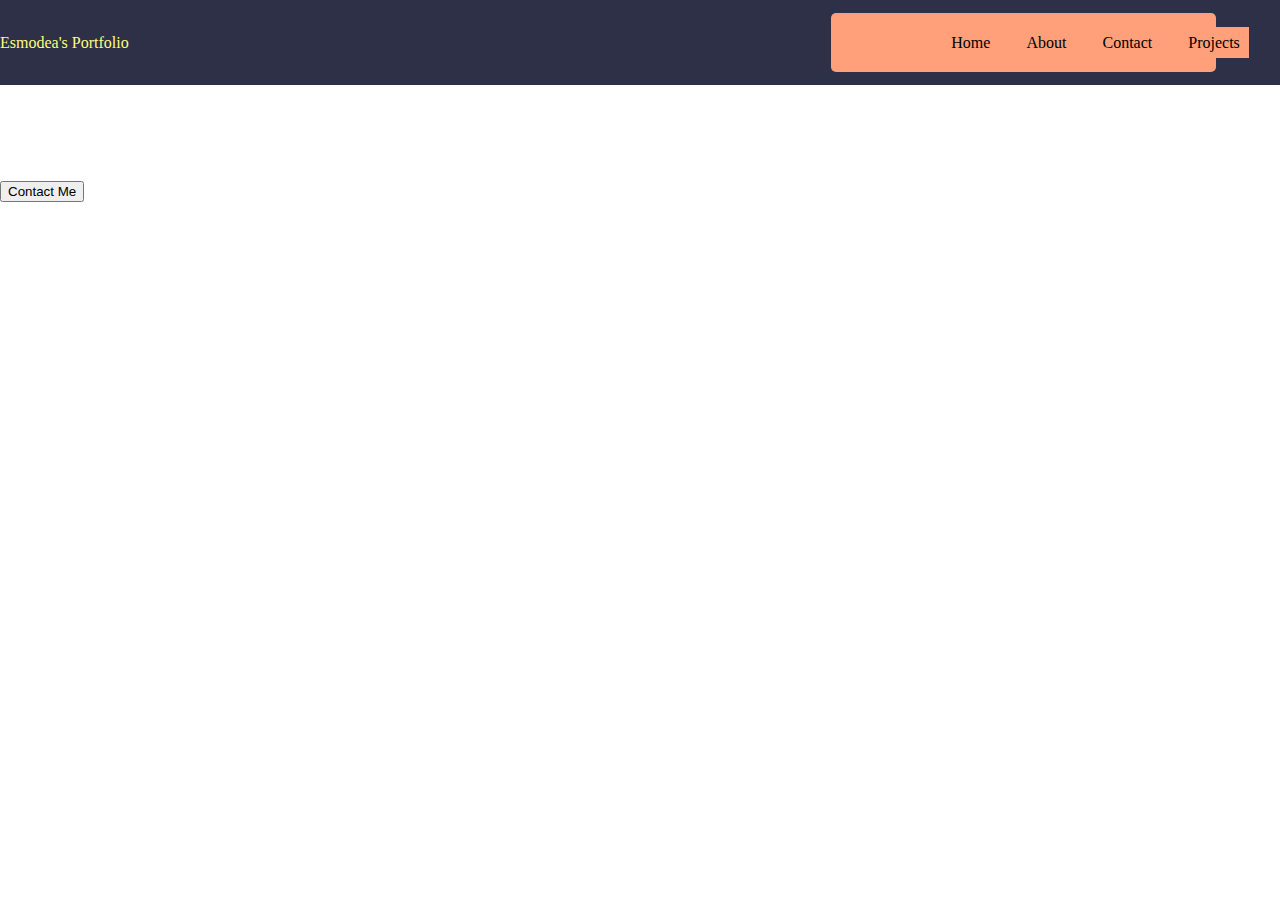
==== about.html @ aa8fa818 "Spaced nav bar properly and added header CSS" ====
<!DOCTYPE html>
<html lang="en">
<head>
    <meta charset="UTF-8">
    <meta name="viewport" content="width=device-width, initial-scale=1.0">
    <link href="style/reset.css" rel="stylesheet">
    <link href="style/index.css" rel="stylesheet">
    <title>About</title>
</head>
<body>
    <header>
        <h1>Esmodea's Portfolio</h1>
        <nav>
            <a href="index.html">Home</a>
            <a href="about.html">About</a>
            <a href="contact.html">Contact</a>
            <a href="projects.html"">Projects</a>
        </nav>
    </header>
    <article>

    </article>
    <section>
        <div><img><p></p></div>
        <div><img><p></p></div>
        <div><img><p></p></div>
        <div><img><p></p></div>
        <div><img><p></p></div>
        <div><img><p></p></div>
    </section>
    <footer>
        <button><a href="contact.html">Contact Me</a></button>
    </footer>
</body>
</html>
---- style/index.css ----
a{
    text-decoration: none;
    color: inherit;
}
header{
    display: flex;
    justify-content: space-between;
    align-items: center;
    background-color: #2D3047;
}
header h1{
    color: #fffd82;
}
header nav{
    display: flex;
    justify-content: space-evenly;
    align-items: center;
    background-color: lightsalmon;
    margin: 1% 5%;
    padding: 1% 8%;
    border-radius: 5px;
}
header nav a{
    padding: 4% 5%;
    margin: 1% 5%;
    background-color: lightsalmon;
}
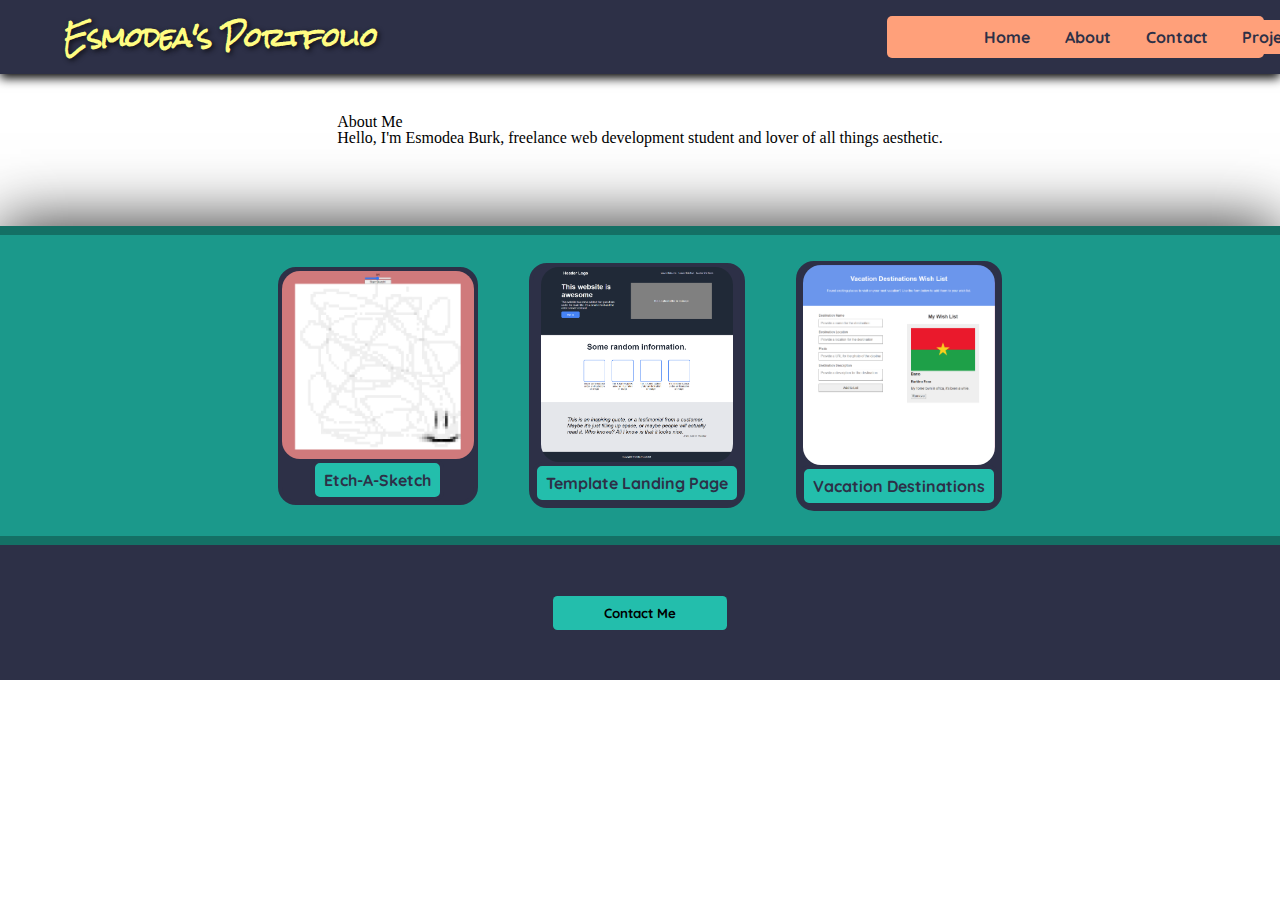
==== commit 5e1d17e8: "Finished Home page and added footer" ====
--- a/about.html
+++ b/about.html
@@ -3,6 +3,7 @@
 <head>
     <meta charset="UTF-8">
     <meta name="viewport" content="width=device-width, initial-scale=1.0">
+    <link href="style/fonts.css" rel="stylesheet">
     <link href="style/reset.css" rel="stylesheet">
     <link href="style/index.css" rel="stylesheet">
     <title>About</title>
@@ -18,15 +19,17 @@
         </nav>
     </header>
     <article>
-
+        <div class="blob-border">
+            <h2 class="About">About Me</h2>
+            <p class="About"><a href="projects.html">Hello, I'm Esmodea Burk, freelance web development student and lover of all things aesthetic.</a></p>
+        </div>
     </article>
     <section>
-        <div><img><p></p></div>
-        <div><img><p></p></div>
-        <div><img><p></p></div>
-        <div><img><p></p></div>
-        <div><img><p></p></div>
-        <div><img><p></p></div>
+        <div class="creations">
+            <div><a href="https://realsadlemon.github.io/Etch-A-Sketch/" target="_blank"><img src="images/Etch-A-Sketch.PNG"><p>Etch-A-Sketch</p></a></div>
+            <div><a href="https://realsadlemon.github.io/landing-page/" target="_blank"><img src="images/Landing Page.png"><p>Template Landing Page</p></a></div>
+            <div><a href="https://realsadlemon.github.io/Vacation_Destinations/" target="_blank"><img src="images/Vacations.PNG"><p>Vacation Destinations</p></a></div>
+        </div>
     </section>
     <footer>
         <button><a href="contact.html">Contact Me</a></button>
--- a/style/fonts.css
+++ b/style/fonts.css
@@ -0,0 +1,2 @@
+@import url('https://fonts.googleapis.com/css2?family=Rock+Salt&display=swap');
+@import url('https://fonts.googleapis.com/css2?family=Quicksand:wght@300;400;500;600;700&display=swap');--- a/style/index.css
+++ b/style/index.css
@@ -6,22 +6,199 @@
     display: flex;
     justify-content: space-between;
     align-items: center;
-    background-color: #2D3047;
+    flex-wrap: wrap;
+    background-color: #2D3047;
+    box-shadow: 0px 4px 10px black;
+    margin-bottom: 40px;
+}
+header h1 a.secret{
+    font-family: 'Rock Salt', cursive, sans-serif;
+    font-weight: bold;
+    font-size: 25px;
+    text-shadow: 2px 2px 5px #0e0f16;
+    color: #fffd82;
+    cursor: default;
 }
 header h1{
+    font-family: 'Rock Salt', cursive, sans-serif;
+    font-weight: bold;
+    font-size: 25px;
+    text-shadow: 2px 2px 5px #0e0f16;
+    margin-left: 5%;
+    margin-top: 10px;
+    margin-bottom: 10px;
     color: #fffd82;
+    cursor: default;
 }
 header nav{
     display: flex;
     justify-content: space-evenly;
     align-items: center;
     background-color: lightsalmon;
-    margin: 1% 5%;
-    padding: 1% 8%;
+    margin: 1em;
+    padding: 0em 5em;
     border-radius: 5px;
 }
 header nav a{
-    padding: 4% 5%;
-    margin: 1% 5%;
+    font-family: 'Quicksand', 'Courier New', Courier, monospace;
+    color: #2D3047;
+    font-weight: 700;
+    padding: 4% 6%;
+    margin: 2%;
     background-color: lightsalmon;
+    transition: .5s;
+    border-radius: 5px;
+}
+header nav a:hover{
+    transition: .2s;
+    color: lightsalmon;
+    background-color: #2D3047;
+}
+article{
+    display: flex;
+    justify-content: center;
+}
+article div.blob-painting{
+    background: url("../images/20211003_202954_HDR~2.jpg") no-repeat center center;
+    background-size: cover;
+    background-color: #2D3047;
+    min-width: 60vw;
+    height: 30vh;
+    margin: 3vh 3vh;
+    border: solid 2vh #2D3047;
+    border-radius: 4vh;
+    display: flex;
+    justify-content: center;
+    align-items: center;
+    flex-flow: column nowrap;
+}
+article div.blob-painting h2{
+    font-family: 'Rock Salt', cursive, sans-serif;
+    font-weight: bolder;
+    font-size: 5vh;
+    width: fit-content;
+    height: fit-content;
+    background-color: #fffd82;
+    color: #2D3047;
+    padding: 5vh;
+    border-radius: 10vh;
+    text-shadow: 0vw 0vw 2vh rgb(206, 128, 97);
+    box-shadow: 2vh 2vh 5vh #2D3047;
+}
+article div.blob-painting p{
+    background-color: lightsalmon;
+    border-radius: 0vw 0vw 1vh 1vh;
+    font-family: 'Quicksand', 'Courier New', Courier, monospace;
+    padding: 2vh;
+    font-size: large;
+    font-weight: bold;
+    color: #2D3047;
+    box-shadow: 2vh 2vh 5vh #2D3047;
+}
+section{
+    background-color: #1B998B;
+    box-shadow: 0px -4px 60px rgb(56, 56, 56);
+    border-top: solid 1vh #147065;
+    border-bottom: solid 1vh #147065;;
+    margin-top: 80px;
+    display: flex;
+    justify-content: center;
+}
+section div.creations{
+    max-width: 75vw;
+    display: flex;
+    flex-flow: row wrap;
+    justify-content: center;
+    align-items: center;
+}
+/* section div div.filler a{
+    max-width: fit-content;
+    min-height: fit-content;
+    background-color: #147065;
+    border: solid 2vw #2D3047;
+    border-radius: 2vw;
+    text-align: center;
+    font-family: 'Quicksand', 'Courier New', Courier, monospace;
+    color: #23beac;
+    font-size: 3vh;
+    font-weight: bold;
+} */
+section div div a{
+    max-height: 50vh;
+    max-width: 15vw;
+    min-width: fit-content;
+    margin: 2vw;
+    background-color: #2D3047;
+    border: solid .5vh #2D3047;
+    border-radius: 2vh;
+    padding: auto;
+    display: flex;
+    flex-direction: column;
+    justify-content: space-evenly;
+    align-items: center;
+    color: #2D3047;
+    transition: .2s;
+}
+section div div a:hover{
+    box-sizing: border-box;
+    max-height: 50vh;
+    max-width: 15vw;
+    min-width: fit-content;
+    margin: 2vw;
+    background-color: #2D3047;
+    border: solid .5vh white;
+    border-radius: 1vh;
+    padding: auto;
+    display: flex;
+    flex-direction: column;
+    justify-content: space-evenly;
+    align-items: center;
+    color: white;
+    transition: .2s;
+}
+section div div a img{
+    max-height: 45vh;
+    max-width: 15vw;
+    object-fit: cover;
+    border: solid 1vh inherit;
+    border-bottom: solid .5vh inherit;
+    border-radius: 2vh;
+    transition: .2s;
+}
+section div div a img:hover{
+    border: solid .5vh inherit;
+    border-bottom: solid .5vh inherit;
+    border-top-left-radius: .5vh;
+    border-top-right-radius: .5vh;
+    transition: .2s;
+}
+section div div a p{
+    color: inherit;
+    background-color: #23beac;
+    border: solid .5vh #2D3047;
+    border-radius: 1vh;
+    padding: 1vh;
+    font-family: 'Quicksand', 'Courier New', Courier, monospace;
+    font-weight: bold;
+    text-align: center;
+}
+footer{
+    min-height: 15vh;
+    background-color: #2D3047;
+    display: flex;
+    flex-direction: column;
+    justify-content: center;
+    align-items: center;
+}
+footer button{
+    border: none;
+    padding: 1vh 4vw;
+    border-radius: .5vh;
+    background-color: #23beac;
+    font-family: 'Quicksand', 'Courier New', Courier, monospace;
+    font-weight: bold;
+}
+footer button:hover{
+    color: white;
+    background-color: #147065;
 }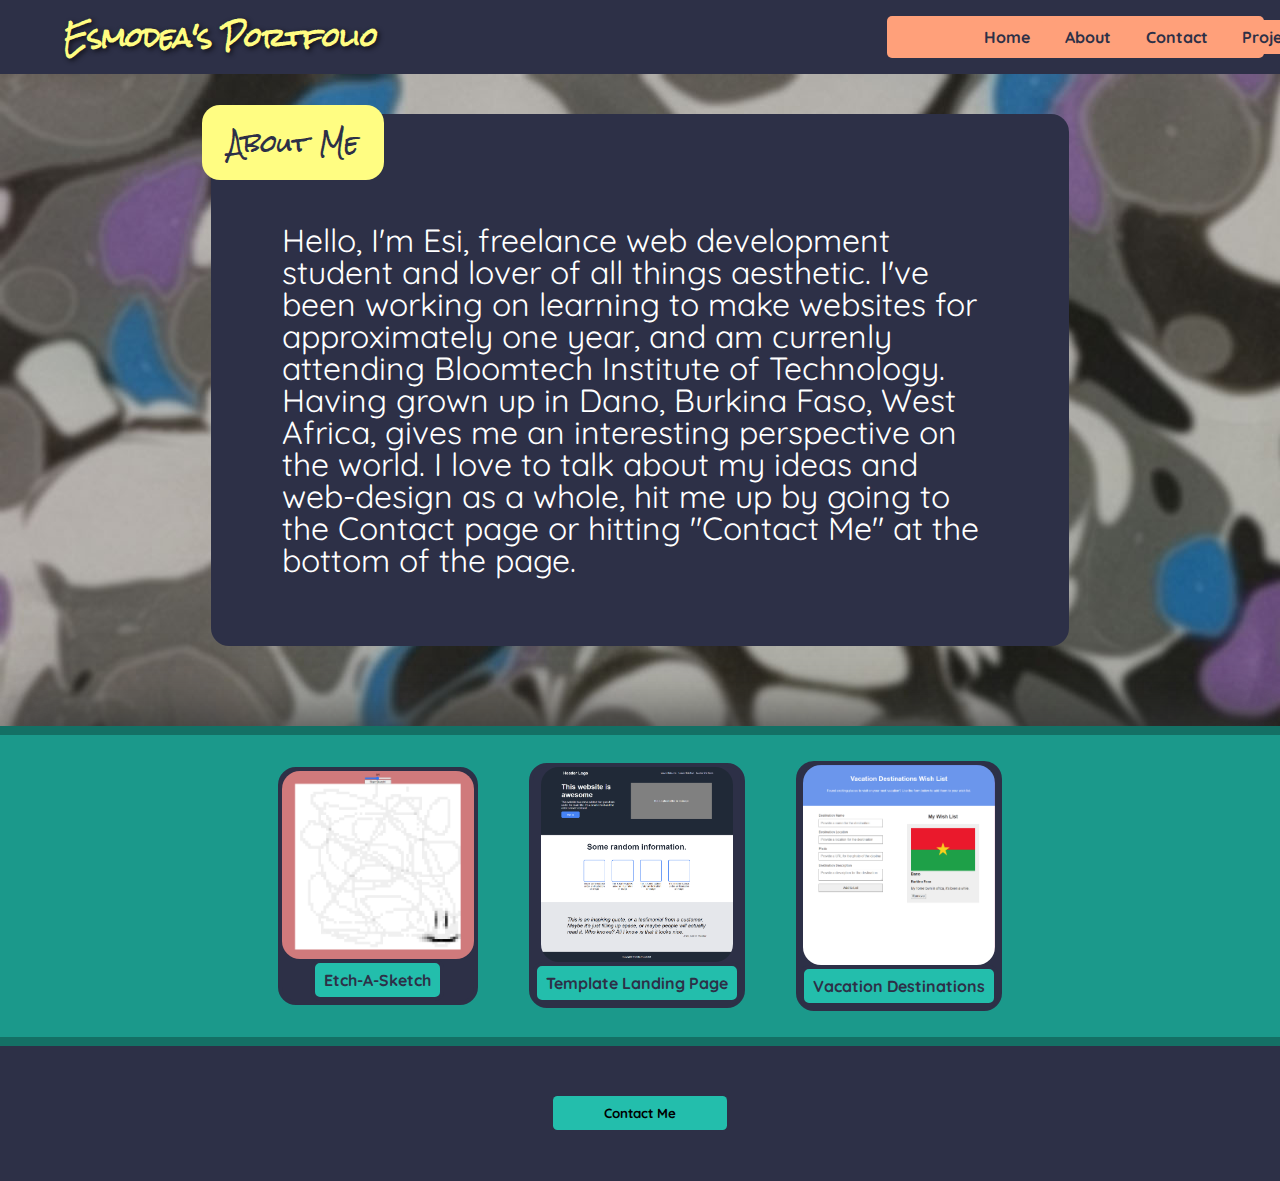
==== commit 6b482d00: "Finished the About and Contact pages and their layouts" ====
--- a/about.html
+++ b/about.html
@@ -21,7 +21,7 @@
     <article>
         <div class="blob-border">
             <h2 class="About">About Me</h2>
-            <p class="About"><a href="projects.html">Hello, I'm Esmodea Burk, freelance web development student and lover of all things aesthetic.</a></p>
+            <p class="About">Hello, I'm Esi, freelance web development student and lover of all things aesthetic. I've been working on learning to make websites for approximately one year, and am currenly attending Bloomtech Institute of Technology. Having grown up in Dano, Burkina Faso, West Africa, gives me an interesting perspective on the world. I love to talk about my ideas and web-design as a whole, hit me up by going to the Contact page or hitting "Contact Me" at the bottom of the page.</p>
         </div>
     </article>
     <section>
--- a/style/index.css
+++ b/style/index.css
@@ -9,7 +9,6 @@
     flex-wrap: wrap;
     background-color: #2D3047;
     box-shadow: 0px 4px 10px black;
-    margin-bottom: 40px;
 }
 header h1 a.secret{
     font-family: 'Rock Salt', cursive, sans-serif;
@@ -55,8 +54,11 @@
     background-color: #2D3047;
 }
 article{
-    display: flex;
-    justify-content: center;
+    background-image: url(../images/20211003_202954_HDR~2.jpg);
+    display: flex;
+    justify-content: center;
+    padding-top: 40px;
+    padding-bottom: 80px;
 }
 article div.blob-painting{
     background: url("../images/20211003_202954_HDR~2.jpg") no-repeat center center;
@@ -99,8 +101,7 @@
     background-color: #1B998B;
     box-shadow: 0px -4px 60px rgb(56, 56, 56);
     border-top: solid 1vh #147065;
-    border-bottom: solid 1vh #147065;;
-    margin-top: 80px;
+    border-bottom: solid 1vh #147065;
     display: flex;
     justify-content: center;
 }
@@ -201,4 +202,41 @@
 footer button:hover{
     color: white;
     background-color: #147065;
+}
+article div.blob-border{
+    max-width: 60vw;
+    border-radius: 2vh;
+    padding: 5vh;
+    background-color: #2D3047;
+    color: white;
+}
+article div h2.About,
+article div h2.Contact{
+    background-color: #fffd82;
+    padding: 2vw;
+    margin: -6vh 0vh 2vh -6vh;
+    border-radius: 2vh;
+    max-width: fit-content;
+    color: #2D3047;
+    font-family: 'Rock Salt', cursive, sans-serif;
+    font-size: x-large;
+}
+article div p.About,
+article div p.Contact{
+    padding: 2vw;
+    font-family: 'Quicksand', 'Courier New', Courier, monospace;
+    font-size: 2.5vw;
+}
+article div p.Contact a{
+    color: black;
+    background-color: #1B998B;
+    transition: .2s;
+    padding: 2vh 1.5vw;
+    border-radius: 1vh;
+}
+article div p.Contact a:hover{
+    color: white;
+    background-color: #0e0f16;
+    transition: .2s;
+    border-radius: 2vh;
 }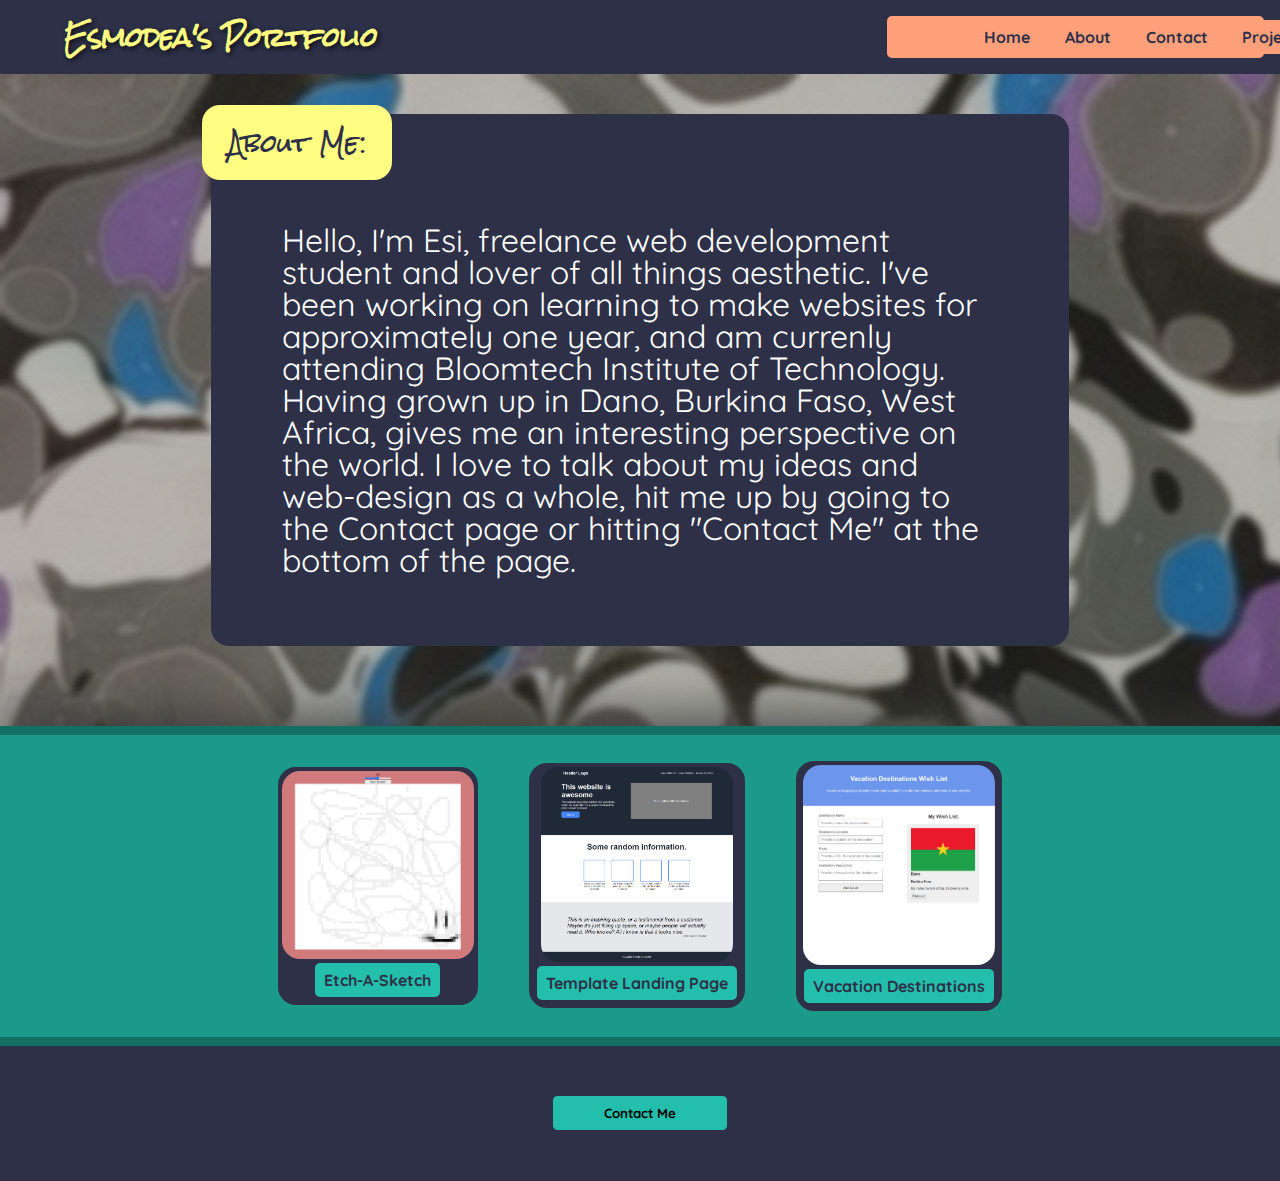
==== commit 8acb3a53: "Finished Projects Page layout" ====
--- a/about.html
+++ b/about.html
@@ -20,7 +20,7 @@
     </header>
     <article>
         <div class="blob-border">
-            <h2 class="About">About Me</h2>
+            <h2 class="About">About Me:</h2>
             <p class="About">Hello, I'm Esi, freelance web development student and lover of all things aesthetic. I've been working on learning to make websites for approximately one year, and am currenly attending Bloomtech Institute of Technology. Having grown up in Dano, Burkina Faso, West Africa, gives me an interesting perspective on the world. I love to talk about my ideas and web-design as a whole, hit me up by going to the Contact page or hitting "Contact Me" at the bottom of the page.</p>
         </div>
     </article>
--- a/style/index.css
+++ b/style/index.css
@@ -211,7 +211,8 @@
     color: white;
 }
 article div h2.About,
-article div h2.Contact{
+article div h2.Contact,
+article div h2.Projects{
     background-color: #fffd82;
     padding: 2vw;
     margin: -6vh 0vh 2vh -6vh;
@@ -239,4 +240,43 @@
     background-color: #0e0f16;
     transition: .2s;
     border-radius: 2vh;
+}
+div.height-filler{
+    min-height: 15px;
+}
+div.project{
+    background-color: #1B998B;
+    display: flex;
+    flex-flow: row-reverse wrap;
+    justify-content: space-around;
+    padding: 1vw;
+    border-radius: 1vh;
+    min-width: 40vw;
+    margin-top: 15px;
+}
+div.project a img{
+    height: 20vw;
+    width: 20vw;
+    border-radius: 1vh;
+}
+div.project a img:hover{
+    box-sizing: border-box;
+    border: solid .2vw white;
+}
+div.description{
+    font-family: 'Quicksand', 'Courier New', Courier, monospace;
+    max-width: 30vw;
+}
+div.project div.description h3{
+    background-color: lightsalmon;
+    max-width: fit-content;
+    padding: 1vw;
+    border-radius: 1vh;
+    margin: -1.5vw 1vw 1vw -2vw;
+    font-weight: bolder;
+}
+div.project div.description p{
+    color: #2D3047;
+    font-weight: 400;
+    padding: 15px;
 }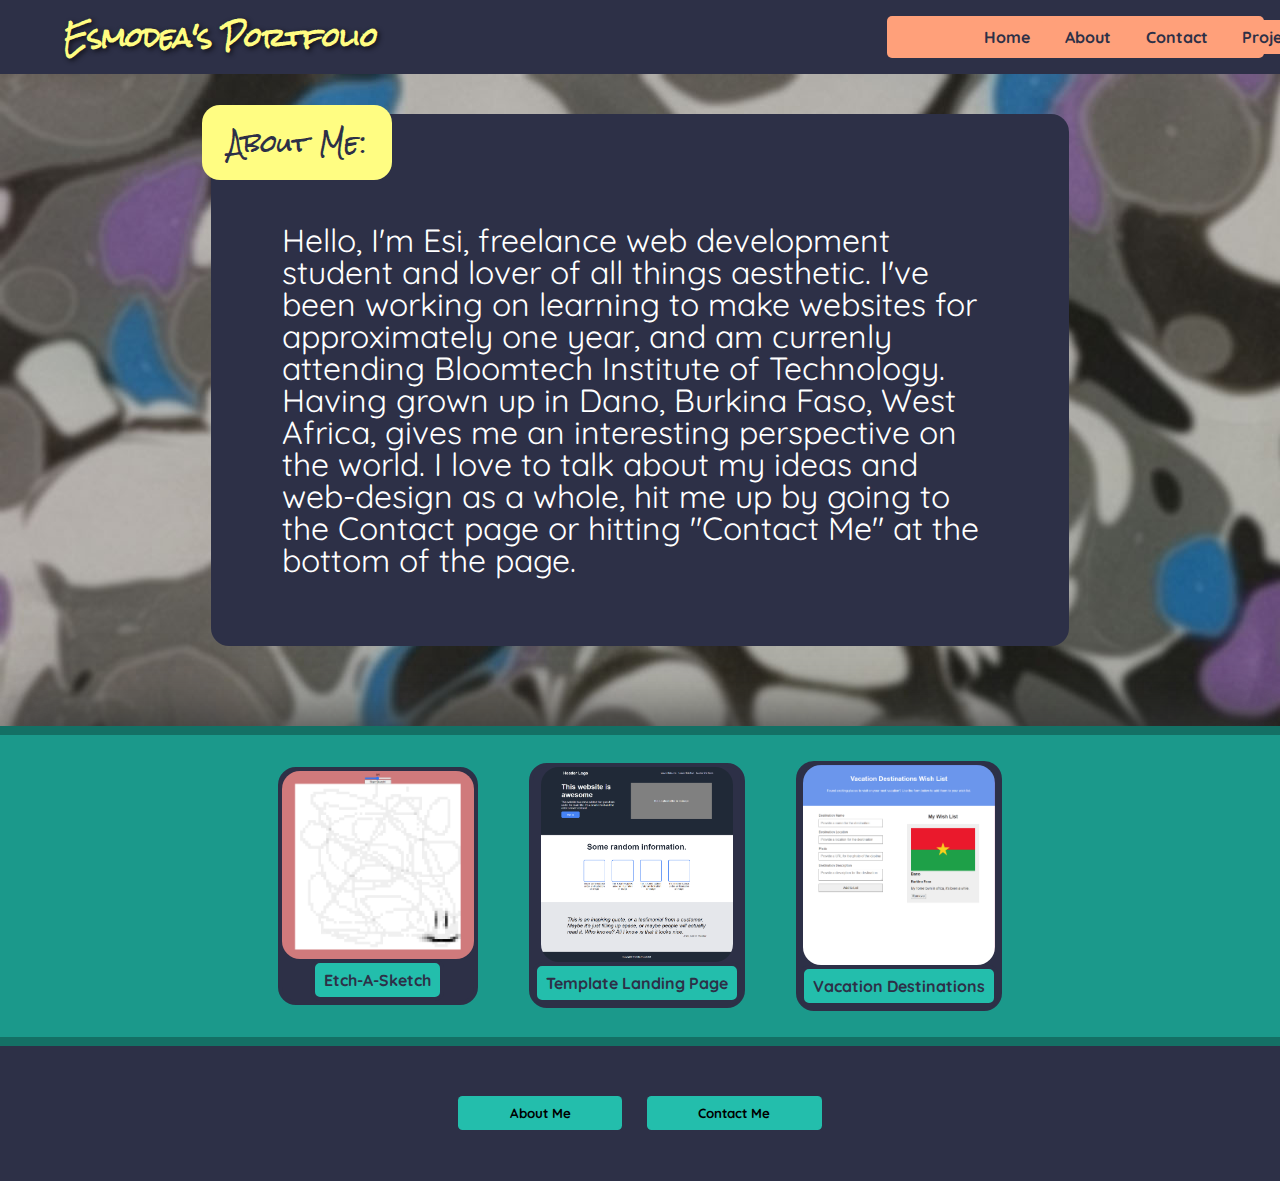
==== commit 56c58a46: "Minor tweaks to UI" ====
--- a/about.html
+++ b/about.html
@@ -32,6 +32,7 @@
         </div>
     </section>
     <footer>
+        <button><a href="about.html">About Me</a></button>
         <button><a href="contact.html">Contact Me</a></button>
     </footer>
 </body>
--- a/style/index.css
+++ b/style/index.css
@@ -187,7 +187,7 @@
     min-height: 15vh;
     background-color: #2D3047;
     display: flex;
-    flex-direction: column;
+    flex-direction: row;
     justify-content: center;
     align-items: center;
 }
@@ -198,10 +198,13 @@
     background-color: #23beac;
     font-family: 'Quicksand', 'Courier New', Courier, monospace;
     font-weight: bold;
+    margin: 1vw;
+    transition: .2s;
 }
 footer button:hover{
     color: white;
     background-color: #147065;
+    transition: .2s;
 }
 article div.blob-border{
     max-width: 60vw;
@@ -230,7 +233,7 @@
 }
 article div p.Contact a{
     color: black;
-    background-color: #1B998B;
+    background-color: #23beac;
     transition: .2s;
     padding: 2vh 1.5vw;
     border-radius: 1vh;
@@ -252,7 +255,7 @@
     padding: 1vw;
     border-radius: 1vh;
     min-width: 40vw;
-    margin-top: 15px;
+    margin-top: 20px;
 }
 div.project a img{
     height: 20vw;
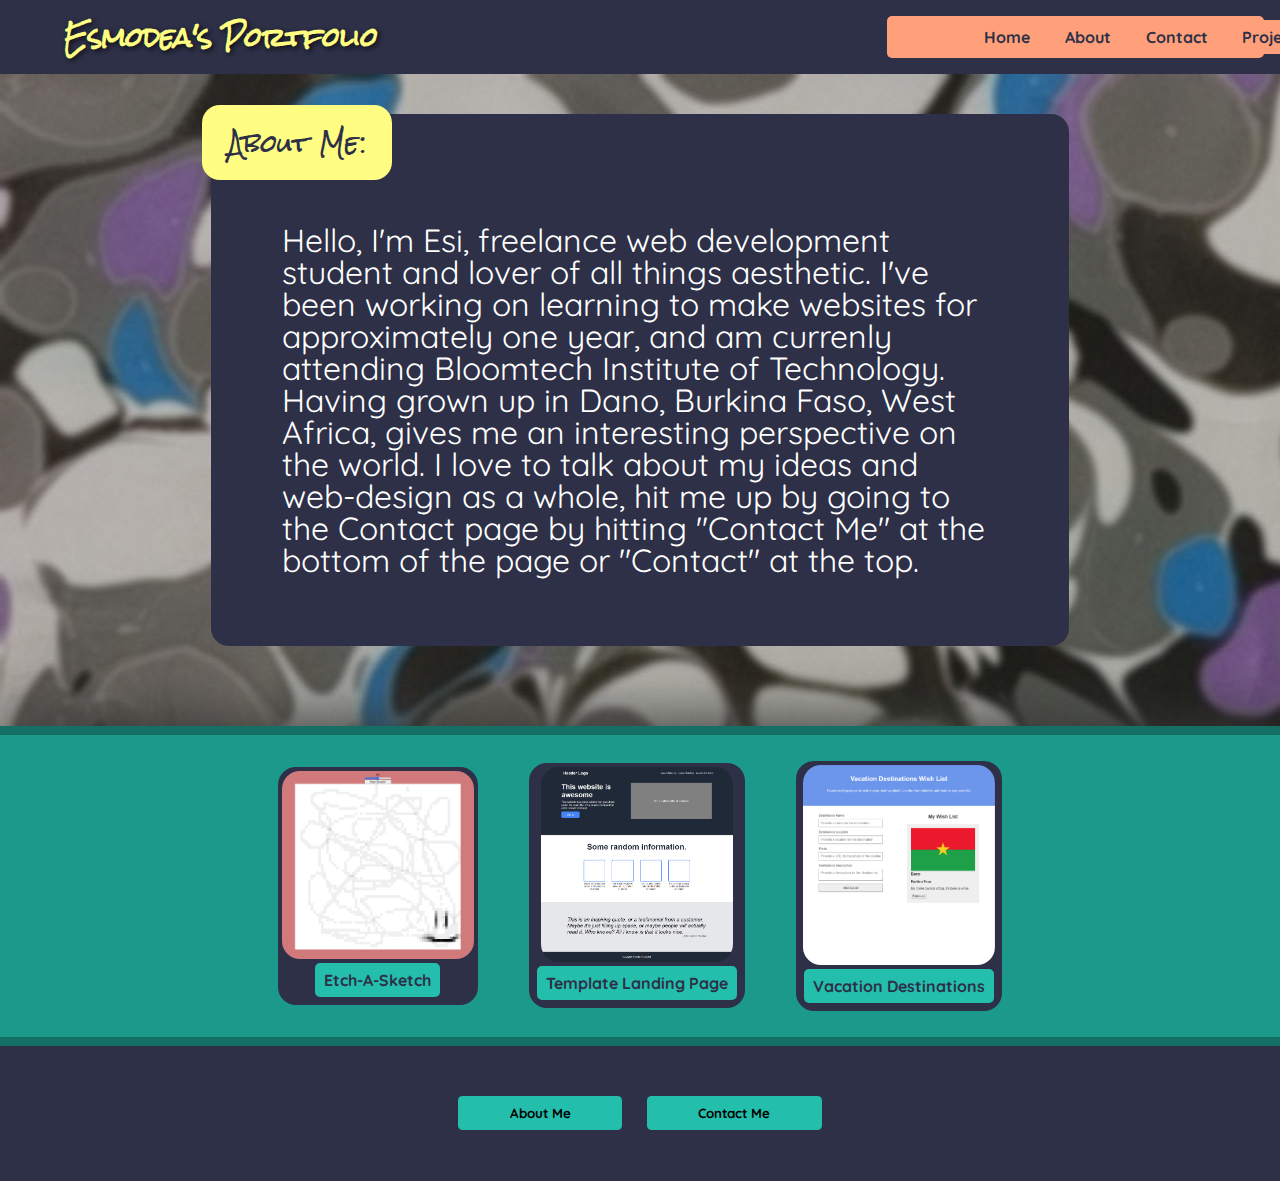
==== commit ed9d6aff: "Final Final UI Tweaks" ====
--- a/about.html
+++ b/about.html
@@ -21,7 +21,7 @@
     <article>
         <div class="blob-border">
             <h2 class="About">About Me:</h2>
-            <p class="About">Hello, I'm Esi, freelance web development student and lover of all things aesthetic. I've been working on learning to make websites for approximately one year, and am currenly attending Bloomtech Institute of Technology. Having grown up in Dano, Burkina Faso, West Africa, gives me an interesting perspective on the world. I love to talk about my ideas and web-design as a whole, hit me up by going to the Contact page or hitting "Contact Me" at the bottom of the page.</p>
+            <p class="About">Hello, I'm Esi, freelance web development student and lover of all things aesthetic. I've been working on learning to make websites for approximately one year, and am currenly attending Bloomtech Institute of Technology. Having grown up in Dano, Burkina Faso, West Africa, gives me an interesting perspective on the world. I love to talk about my ideas and web-design as a whole, hit me up by going to the Contact page by hitting "Contact Me" at the bottom of the page or "Contact" at the top.</p>
         </div>
     </article>
     <section>
--- a/style/index.css
+++ b/style/index.css
@@ -96,6 +96,15 @@
     font-weight: bold;
     color: #2D3047;
     box-shadow: 2vh 2vh 5vh #2D3047;
+    transition: .2s;
+}
+article div.blob-painting p:hover{
+    box-sizing: border-box;
+    border: solid white;
+    border-width: 0px .5vh .5vh .5vh;
+    color: white;
+    transition: .2s;
+    padding-top: -1.5vh;
 }
 section{
     background-color: #1B998B;
@@ -171,7 +180,7 @@
     border-bottom: solid .5vh inherit;
     border-top-left-radius: .5vh;
     border-top-right-radius: .5vh;
-    transition: .2s;
+    transition: .1s;
 }
 section div div a p{
     color: inherit;
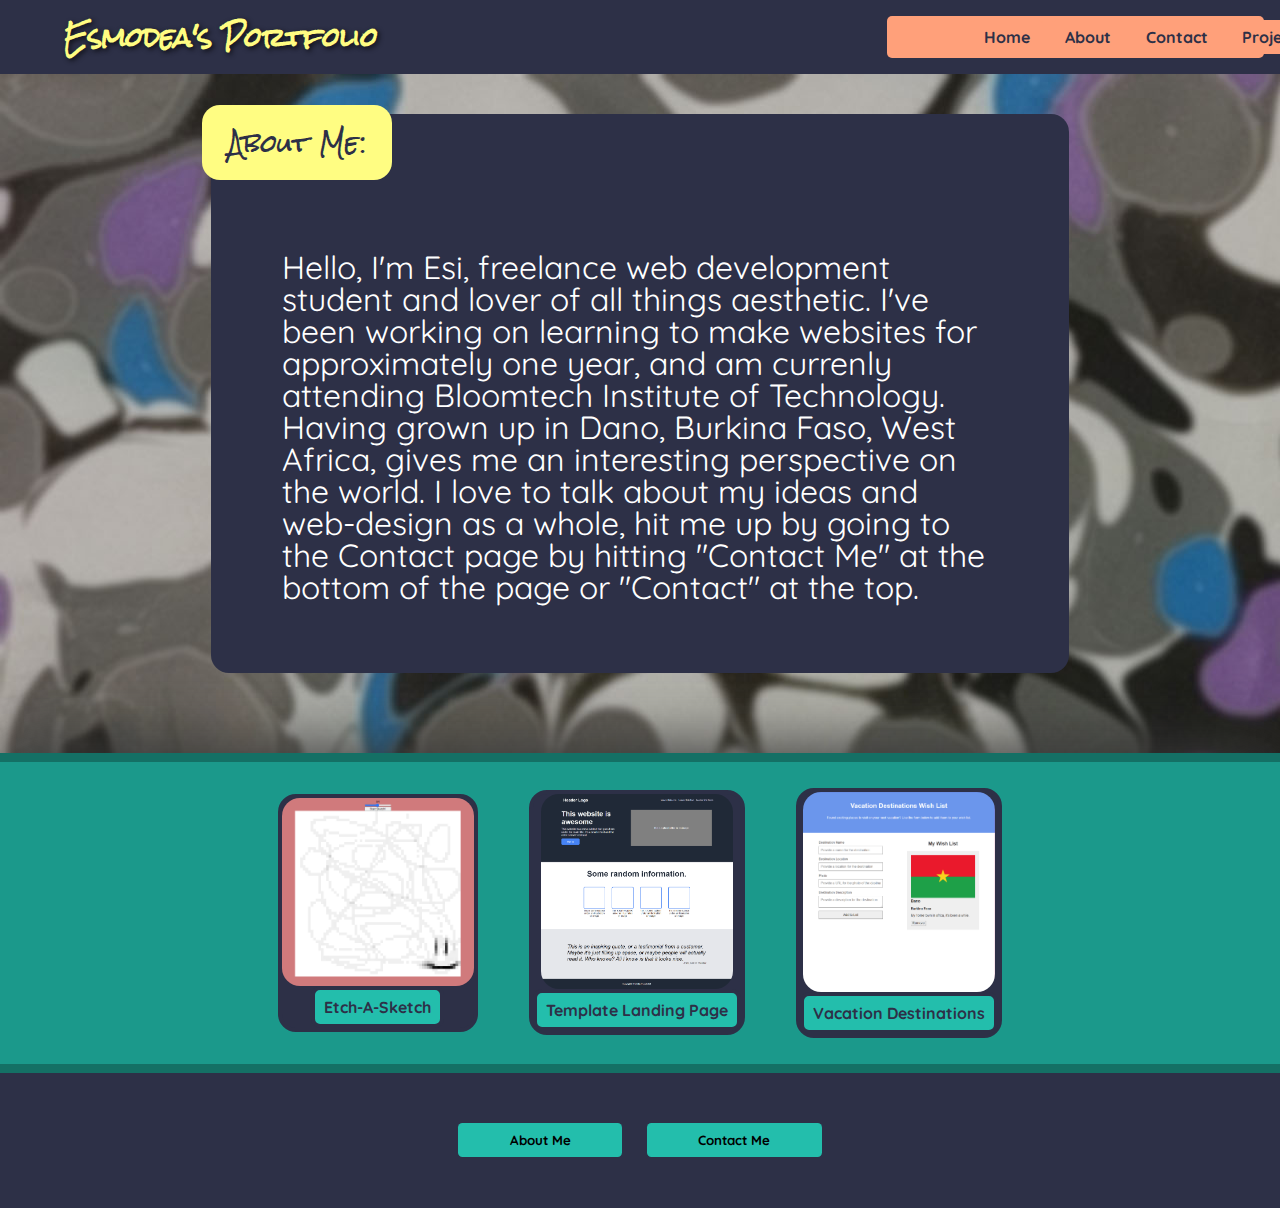
==== commit 1c887028: "Fixed oversight where html files weren't linked to mobile.css" ====
--- a/about.html
+++ b/about.html
@@ -6,6 +6,7 @@
     <link href="style/fonts.css" rel="stylesheet">
     <link href="style/reset.css" rel="stylesheet">
     <link href="style/index.css" rel="stylesheet">
+    <link href="style/mobile.css" rel="stylesheet">
     <title>About</title>
 </head>
 <body>
--- a/style/index.css
+++ b/style/index.css
@@ -104,7 +104,7 @@
     border-width: 0px .5vh .5vh .5vh;
     color: white;
     transition: .2s;
-    padding-top: -1.5vh;
+    padding: 1.75vh;
 }
 section{
     background-color: #1B998B;
@@ -239,6 +239,7 @@
     padding: 2vw;
     font-family: 'Quicksand', 'Courier New', Courier, monospace;
     font-size: 2.5vw;
+    margin-top: 5vh;
 }
 article div p.Contact a{
     color: black;
--- a/style/mobile.css
+++ b/style/mobile.css
@@ -0,0 +1,121 @@
+@media (max-width: 800px) {
+    header {
+        flex-direction: column;
+        justify-content: center;
+        align-content: center;
+        align-items: center;
+    }
+    header h1 {
+        margin: 3vh 1vh;
+    }
+    header nav {
+        width: 65vw;
+    }
+    article div.blob-painting{
+        width: 80vw;
+    }
+    article div.blob-border{
+        margin-bottom: 15vh;
+    }
+    section div.creations {
+        width: 100vw;
+        flex-direction: column;
+    }
+    section div.creations div a{
+        flex-direction: row;
+        max-height: fit-content;
+        min-width: 70vw;
+    }
+    section div.creations div a img{
+        min-width: 25vw;
+        margin-right: auto;
+        justify-self: flex-start;
+    }
+    section div.creations div a p{
+        margin-right: auto;
+        padding: 5vw;
+    }
+    article div.blob-border h2.About,
+    article div.blob-border h2.Contact,
+    article div.blob-border h2.Projects{
+        margin: -3vh 0vh 0vh -3vh;
+    }
+    article div p.About,
+    article div p.Contact{
+        font-size: 2.5vh;
+        text-align: center;
+        margin-top: 2vh;
+    }
+    article div p.Contact{
+        padding: 5vh 0vh;
+    }
+    article div p.Contact a{
+        padding: 3vh 20vw;
+    }
+    article div.blob-painting h2{
+        text-align: center;
+    }
+    section div.creations div a{
+        height: 22vh;
+    }
+}
+@media (max-width: 500px){
+    article div.blob-border {
+        margin-bottom: 3vh;
+    }
+    header {
+        flex-direction: column;
+        justify-content: center;
+        align-content: center;
+        align-items: center;
+    }
+    header h1 {
+        margin: 3vh 1vh;
+    }
+    article div.blob-painting h2{
+        text-align: center;
+    }
+    article div.blob-border {
+        padding: 1vh;
+        min-width: 80vw;
+    }
+    article div.blob-border h2.About,
+    article div.blob-border h2.Contact,
+    article div.blob-border h2.Projects{
+        margin: -3vh 0vh 0vh -3vh;
+    }
+    article div p.About,
+    article div p.Contact{
+        font-size: 2.5vh;
+        text-align: center;
+        margin-top: 2vh;
+    }
+    article div p.Contact{
+        padding: 5vh 0vh;
+    }
+    article div p.Contact a{
+        padding: 3vh 20vw;
+    }
+    div.project div.description {
+        margin-left: -10vw;
+    }
+    div.project div.description p{
+        font-weight: 500;
+        text-align: center;
+        width: 40vw;
+        margin-left: 2vw;
+    }
+    div.project a img{
+        height: 30vw;
+        width: 30vw;
+        border-radius: 2vh;
+        margin: 5vw 3vw 3vw 8vw;
+    }
+    section div.creations div a{
+        height: 30vw;
+    }
+    header nav {
+        width: 45vw;
+    }
+}
+    